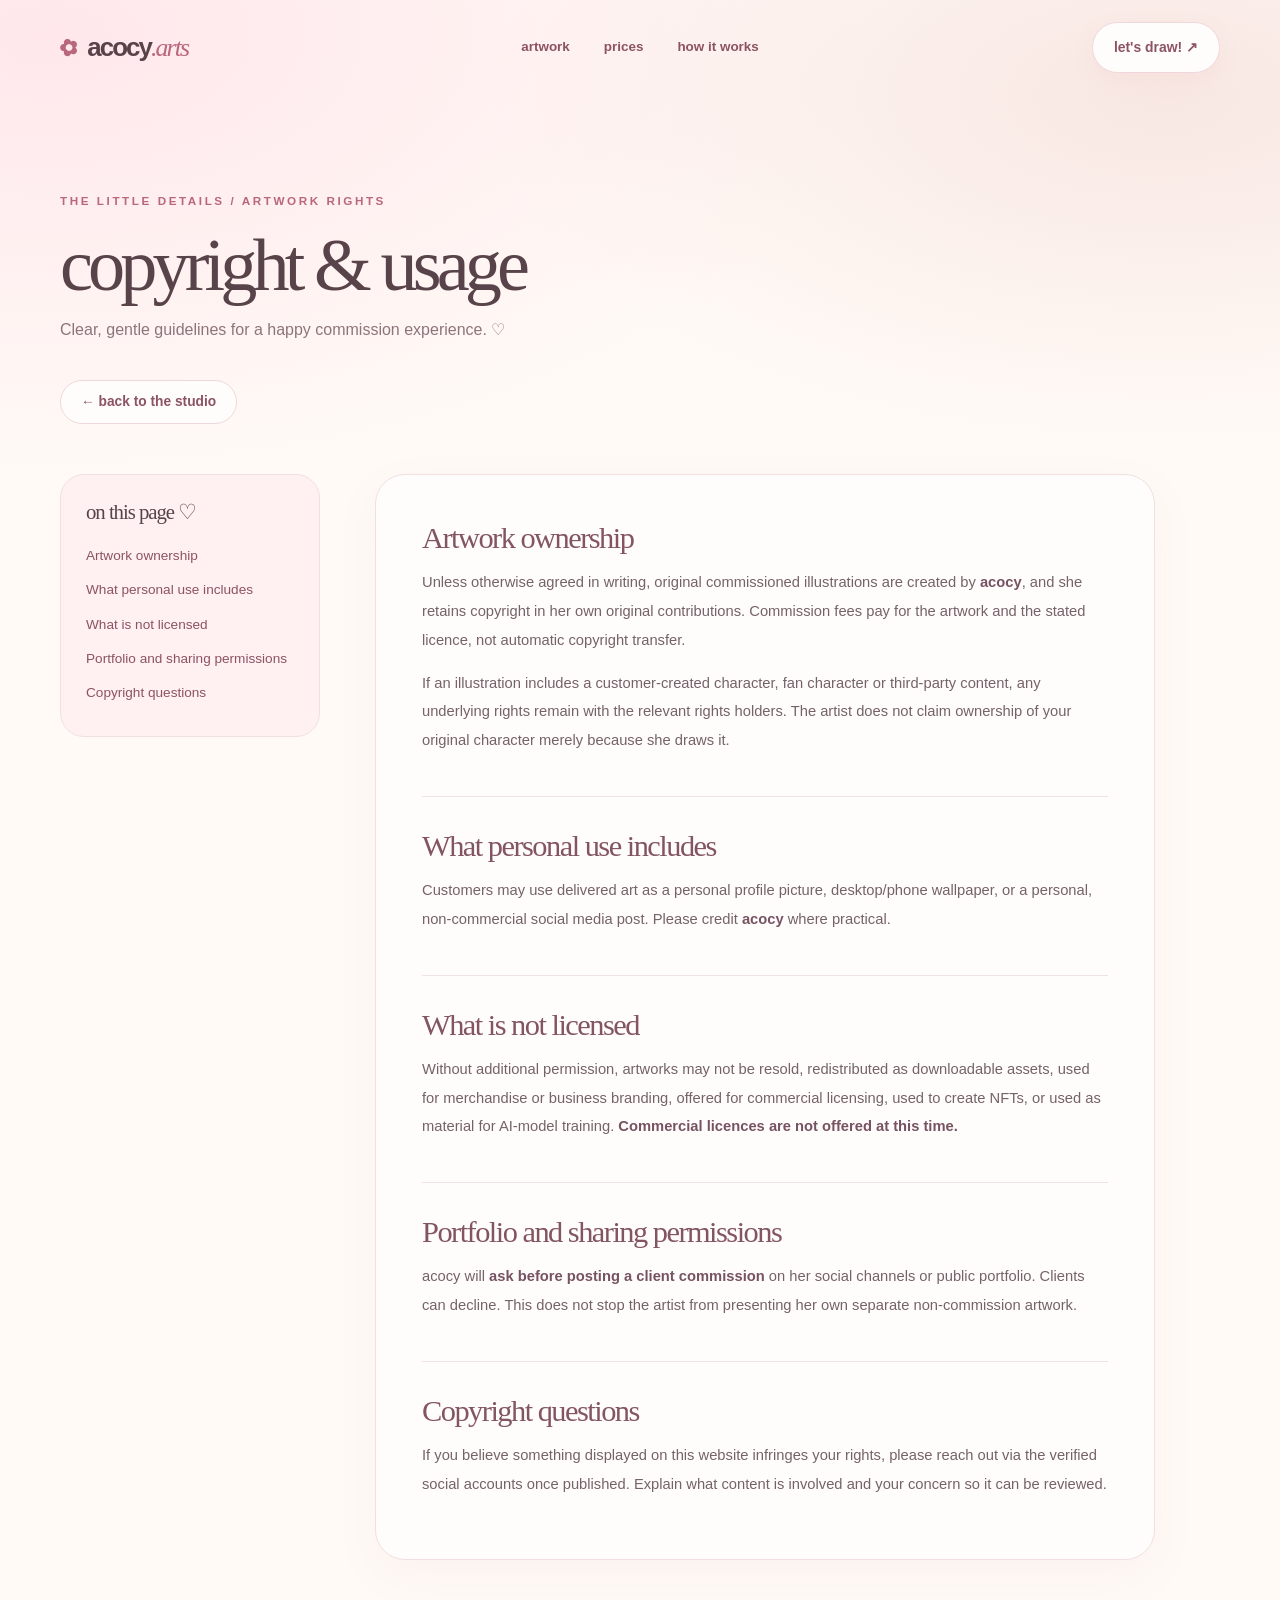
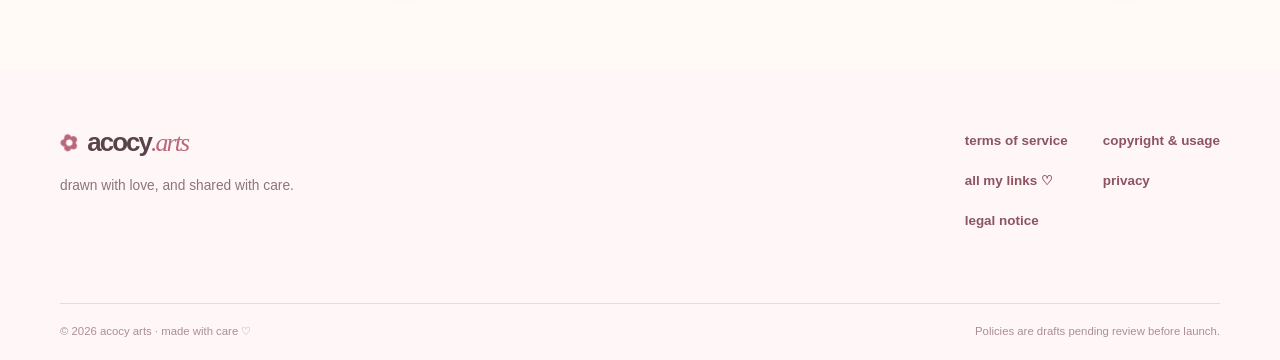
==== copyright.html @ cb263f5b "Prepare root website for GitHub Pages and remove broken favicon links" ====
<!doctype html>
<html lang="en"><head><meta charset="utf-8"><meta name="viewport" content="width=device-width,initial-scale=1"><meta name="theme-color" content="#fff7f6"><meta name="description" content="copyright &amp; usage — acocy arts"><title>copyright &amp; usage · acocy arts</title><link rel="stylesheet" href="styles.css"></head>
<body class="legal-page"><a class="skip-link" href="#main">Skip to content</a><div class="top-wash" aria-hidden="true"></div><header class="site-header"><div class="header-inner shell"><a class="logo" href="index.html" aria-label="acocy arts home"><span class="logo-flower">✿</span> acocy<span class="logo-suffix">.arts</span></a><nav class="desktop-nav" aria-label="Main navigation"><a href="index.html#work">artwork</a><a href="index.html#pricing">prices</a><a href="index.html#how">how it works</a></nav><a class="nav-cta" href="index.html#request">let's draw! ↗</a></div></header>
<main id="main"><div class="shell subhero"><span class="eyebrow">the little details / artwork rights</span><h1>copyright &amp; usage</h1><p>Clear, gentle guidelines for a happy commission experience. ♡</p><a class="legal-back" href="index.html">← back to the studio</a></div><div class="shell legal-layout"><aside class="legal-toc"><h2>on this page ♡</h2><a href="#ownership">Artwork ownership</a><a href="#permission">What personal use includes</a><a href="#not-allowed">What is not licensed</a><a href="#sharing">Portfolio and sharing permissions</a><a href="#report">Copyright questions</a></aside><article class="legal-article"><section id="ownership"><h2>Artwork ownership</h2><p>Unless otherwise agreed in writing, original commissioned illustrations are created by <strong>acocy</strong>, and she retains copyright in her own original contributions. Commission fees pay for the artwork and the stated licence, not automatic copyright transfer.</p><p>If an illustration includes a customer-created character, fan character or third-party content, any underlying rights remain with the relevant rights holders. The artist does not claim ownership of your original character merely because she draws it.</p></section><section id="permission"><h2>What personal use includes</h2><p>Customers may use delivered art as a personal profile picture, desktop/phone wallpaper, or a personal, non-commercial social media post. Please credit <strong>acocy</strong> where practical.</p></section><section id="not-allowed"><h2>What is not licensed</h2><p>Without additional permission, artworks may not be resold, redistributed as downloadable assets, used for merchandise or business branding, offered for commercial licensing, used to create NFTs, or used as material for AI-model training. <strong>Commercial licences are not offered at this time.</strong></p></section><section id="sharing"><h2>Portfolio and sharing permissions</h2><p>acocy will <strong>ask before posting a client commission</strong> on her social channels or public portfolio. Clients can decline. This does not stop the artist from presenting her own separate non-commission artwork.</p></section><section id="report"><h2>Copyright questions</h2><p>If you believe something displayed on this website infringes your rights, please reach out via the verified social accounts once published. Explain what content is involved and your concern so it can be reviewed.</p></section></article></div></main><footer class="site-footer"><div class="shell footer-main"><div><a class="logo footer-logo" href="index.html"><span class="logo-flower">✿</span> acocy<span class="logo-suffix">.arts</span></a><p>drawn with love, and shared with care.</p></div><div class="footer-links"><a href="terms.html">terms of service</a><a href="copyright.html">copyright &amp; usage</a><a href="links.html">all my links ♡</a><a href="privacy.html">privacy</a><a href="legal.html">legal notice</a></div></div><div class="shell footer-bottom"><span>© 2026 acocy arts · made with care ♡</span><span>Policies are drafts pending review before launch.</span></div></footer></body></html>
---- styles.css ----
:root{--paper:#fffaf6;--cream:#fff5ee;--blush:#fce5e6;--pink:#e89da9;--pink-light:#fff1f3;--pink-deep:#b9677a;--rose:#8c5363;--ink:#59434a;--muted:#8d747c;--line:#efd8db;--sage:#77968a;--white:#fffdfb;--radius:28px;--shadow:0 20px 55px rgba(137,79,99,.10)}
*{box-sizing:border-box}html{scroll-behavior:smooth}body{margin:0;background:var(--paper);color:var(--ink);font-family:'Trebuchet MS', 'Segoe UI',Arial,sans-serif;font-size:16px;line-height:1.65;overflow-x:hidden}a{color:inherit}button,textarea{font:inherit}button{cursor:pointer}img{max-width:100%;display:block}::selection{background:#f5cbd2;color:#734251}:focus-visible{outline:3px solid var(--pink-deep);outline-offset:3px}h1,h2,h3,p{margin-top:0}h1,h2,h3{line-height:1.12}h1,h2,h3,.summary-price{font-weight:500}h1,h2,h3,.brand-italic{font-family:Georgia,'Times New Roman',serif}h1 em,h2 em,h3 em{color:var(--pink-deep);font-weight:400}h1{font-size:clamp(3.8rem,7.3vw,7.15rem);letter-spacing:-.066em;margin:.32em 0 .25em}h2{font-size:clamp(2.55rem,4.6vw,4.45rem);letter-spacing:-.05em;margin:.2em 0}h3{font-size:1.55rem;letter-spacing:-.02em}p{color:var(--muted)}.shell{width:min(1160px,calc(100% - 64px));margin-inline:auto}.section-space{padding-top:114px;padding-bottom:114px}.eyebrow{font-size:.73rem;text-transform:uppercase;letter-spacing:.22em;color:var(--pink-deep);font-weight:800}.sr-only{position:absolute;width:1px;height:1px;padding:0;margin:-1px;overflow:hidden;clip:rect(0,0,0,0);white-space:nowrap;border:0}.skip-link{position:absolute;top:-70px;left:12px;z-index:999;background:white;padding:8px;border:2px solid var(--pink-deep)}.skip-link:focus{top:10px}.top-wash{position:absolute;top:0;left:0;right:0;height:680px;pointer-events:none;background:radial-gradient(ellipse at 4% 5%,#ffe7eb 0,transparent 48%),radial-gradient(ellipse at 91% 14%,#f8e7e2 0,transparent 42%);z-index:-1}.site-header{position:relative;z-index:20;padding:22px 0}.header-inner{display:flex;align-items:center;justify-content:space-between;gap:20px}.logo{text-decoration:none;font-size:1.62rem;line-height:1;font-weight:900;letter-spacing:-.075em;color:var(--ink);white-space:nowrap}.logo-flower{color:var(--pink-deep);font-size:1.4rem;display:inline-block;transform:rotate(-18deg);margin-right:6px}.logo-suffix{color:var(--pink-deep);font-family:Georgia,serif;font-style:italic;font-weight:500}.desktop-nav{display:flex;align-items:center;gap:34px}.desktop-nav a,.footer-links a{font-size:.84rem;font-weight:750;text-decoration:none;color:var(--rose);transition:color .2s}.desktop-nav a:hover,.footer-links a:hover{color:var(--pink-deep)}.nav-cta{background:var(--white);color:var(--rose);border:1px solid #efd7dc;padding:13px 21px;border-radius:999px;text-decoration:none;white-space:nowrap;font-size:.87rem;font-weight:800;box-shadow:0 7px 22px #d7879e14}.nav-cta:hover{background:var(--pink-light)}.hero{display:grid;grid-template-columns:1fr 1fr;align-items:center;gap:75px;min-height:700px;padding-top:42px;padding-bottom:92px}.hero-copy{max-width:540px}.hero-copy>p{font-size:1.06rem;max-width:430px;line-height:1.9;margin-bottom:32px}.hero-copy strong{color:var(--rose)}.tiny-star{color:var(--sage);font-size:1.3rem;vertical-align:middle;padding-right:8px}.squiggle{font-style:italic;color:var(--pink-deep);text-decoration:underline;text-decoration-color:#edc2ca;text-decoration-thickness:5px;text-underline-offset:9px}.hero-actions{display:flex;flex-wrap:wrap;gap:12px}.btn{border-radius:999px;text-decoration:none;display:inline-flex;align-items:center;justify-content:center;gap:26px;font-size:.89rem;font-weight:800;padding:17px 24px;border:1px solid transparent;transition:transform .2s,background .2s;line-height:1.3}.btn:hover{transform:translateY(-2px)}.btn-primary{background:#bf7c8c;color:white;box-shadow:0 12px 24px #bf7c8c35}.btn-primary:hover{background:#ab6879}.btn-light{background:var(--white);color:var(--rose);border-color:var(--line)}.hero-note{margin-top:32px;display:flex;align-items:center;flex-wrap:wrap;gap:10px;font-size:.77rem;color:var(--muted);font-weight:700}.status-dot{height:9px;width:9px;border-radius:50%;background:#8eae91;box-shadow:0 0 0 4px #c7e2cc6b}.status-dot.closed{background:var(--pink-deep);box-shadow:0 0 0 4px #f2c8d0}.note-divider{height:4px;width:4px;background:#d2a4ad;border-radius:100%;margin:0 4px}.hero-visual{position:relative;max-width:515px;justify-self:center;width:100%;padding:12px 35px 18px}.hero-image-frame{background:#f2cbd4;border:12px solid #f4d6db;transform:rotate(4deg);padding:15px 15px 38px;border-radius:45% 45% 24px 24px/20% 20% 24px 24px;box-shadow:18px 20px 2px #eed1d36b,0 25px 60px #8e53742b;position:relative;overflow:hidden}.hero-image-frame img{width:100%;max-height:490px;object-fit:cover;object-position:top center;border-radius:45% 45% 11px 11px/18% 18% 11px 11px;background:#f4e1dc;filter:saturate(.89)}.frame-credit{position:absolute;bottom:10px;left:22px;color:#98566e;font-size:.8rem;font-weight:750}.floating-note{position:absolute;left:-2%;bottom:60px;transform:rotate(-9deg);background:var(--white);padding:17px 22px;border-radius:9px;box-shadow:var(--shadow);text-align:center;color:var(--rose);font-size:.8rem}.floating-note span{display:block;letter-spacing:.1em;text-transform:uppercase;font-size:.55rem;font-weight:800;margin-bottom:4px}.floating-note strong{font-family:Georgia,serif;font-size:1rem;font-style:italic;line-height:1.2}.circle-doodle{position:absolute;font-size:3rem;color:#dfa1ae;z-index:3}.circle-one{top:-8px;right:0;transform:rotate(10deg)}.circle-two{bottom:15px;right:12px;font-size:2.3rem}.illustration-stamp{position:absolute;right:-2px;top:16%;background:#dfece6;color:#4f8473;border-radius:999px;transform:rotate(14deg);padding:10px 18px;font-size:.76rem;font-weight:900;letter-spacing:.02em}.marquee-ribbon{overflow:hidden;background:#f6dbe0;border-block:1px solid #efd0d5;transform:rotate(-1deg);padding:18px 0;color:#9f6170}.ribbon-content{min-width:max-content;white-space:nowrap;text-align:center;font-size:.85rem;text-transform:uppercase;letter-spacing:.24em;font-weight:850;word-spacing:.4em}.section-heading{margin-bottom:45px}.section-heading.centered{text-align:center;max-width:700px;margin:0 auto 46px}.section-heading p{max-width:560px;margin:0 auto;line-height:1.9}.mini-flower{font-family:'Trebuchet MS',sans-serif;color:var(--sage);font-size:2.8rem;vertical-align:top}.intro{display:grid;grid-template-columns:1fr 1fr;gap:110px;align-items:start}.intro-copy{padding-top:22px;max-width:530px}.intro-copy p{font-size:1.07rem;line-height:1.95}.intro-copy>p:first-child{color:var(--rose);font-size:1.22rem}.intro-signoff{color:var(--pink-deep);font-family:Georgia,serif;font-size:1.45rem;font-style:italic;margin-top:24px}.intro-signoff span{color:var(--sage)}.work-section{background:#fff1f0;border-block:1px solid #f9e2e2}.portfolio-grid{display:grid;grid-template-columns:1.22fr .78fr;gap:26px}.portfolio-feature{background:#eac1ca;border:12px solid white;border-radius:34px;min-height:510px;overflow:hidden;position:relative;box-shadow:var(--shadow)}.portfolio-feature img{width:100%;height:580px;object-fit:cover;object-position:top center}.image-label{position:absolute;left:21px;bottom:20px;background:#fffaf6ed;color:var(--rose);font-size:.78rem;font-weight:800;padding:10px 19px;border-radius:50px}.portfolio-side{display:grid;grid-template-rows:1fr 1fr;gap:24px}.style-note-card{position:relative;overflow:hidden;background:var(--white);border-radius:32px;padding:40px;box-shadow:0 8px 29px #b77b8912}.small-label{font-size:.69rem;color:var(--pink-deep);letter-spacing:.2em;text-transform:uppercase;font-weight:800}.style-note-card h3{font-size:2.5rem;margin:26px 0 15px;letter-spacing:-.05em}.style-note-card p{max-width:265px}.style-note-card a,.menu-aside a{font-size:.89rem;color:var(--pink-deep);font-weight:850;text-decoration:underline;text-underline-offset:6px}.card-sparkle{position:absolute;right:32px;top:15px;font-size:4rem;color:#d7e5db}.future-gallery{background:#dce9e1;border-radius:32px;padding:42px;display:flex;flex-direction:column;align-items:center;justify-content:center;text-align:center;color:#587769}.future-gallery strong{font-family:Georgia,serif;font-size:1.6rem;font-weight:500;margin:10px 0}.future-gallery p{color:#709084;margin:0}.little-bow{font-size:3rem;color:#9fb9ae}.tiny-daisies{margin-top:20px;letter-spacing:10px;color:#8aaea0}.pricing-layout{display:grid;grid-template-columns:1fr 280px;gap:26px;align-items:stretch}.pricing-table-wrap{background:white;border:1px solid #f1dcde;border-radius:29px;padding:30px 30px 23px;box-shadow:var(--shadow);min-width:0}.price-table{border-collapse:separate;border-spacing:0;width:100%;font-size:.95rem;text-align:center}.price-table th,.price-table td{padding:25px 12px;border-bottom:1px solid #f1e7e5}.price-table thead th{font-size:.79rem;color:#986576;line-height:1.3}.price-table thead span{display:block;color:#d294a0;margin-top:4px;font-size:1.35rem}.price-table th:first-child{text-align:left}.price-table tbody th{font-weight:850;color:var(--ink)}.price-table tbody td{font-family:Georgia,serif;font-size:1.5rem;font-weight:600;color:#7e5662}.price-table tr:last-child td,.price-table tr:last-child th{border:0}.render-head{background:#fff1f4;border-radius:17px 17px 0 0}.price-table tbody td:last-child{background:#fff1f4;color:#b96f84;font-weight:800}.price-table tbody tr:last-child td:last-child{border-radius:0 0 17px 17px}.pricing-footnote{font-size:.79rem;line-height:1.7;color:#9c8589;border-top:1px dashed #e8d8d9;padding-top:20px;margin:10px 0 15px}.included-list{display:flex;gap:15px;flex-wrap:wrap;font-size:.72rem;color:var(--sage);font-weight:850}.menu-aside{background:#e4ede7;border-radius:30px;padding:35px 30px 32px;position:relative;overflow:hidden;display:flex;flex-direction:column;align-items:flex-start;justify-content:flex-end}.menu-aside-sticker{position:absolute;top:21px;left:22px;background:#fffdf7;color:#799588;font-size:.67rem;font-weight:900;padding:9px 15px;border-radius:25px;transform:rotate(-8deg)}.menu-aside-illustration{font-size:8rem;color:#b1cabe;margin:auto;line-height:1}.menu-aside h3{font-size:2.15rem;line-height:1.18;margin-bottom:10px;color:#547165}.menu-aside h3 em{color:#749b8b}.menu-aside p{color:#789287;font-size:.87rem}.menu-aside a{color:#537767;margin-top:12px}.how-section{background:#fff0f1;border-block:1px solid #fae4e6}.steps-grid{display:grid;grid-template-columns:repeat(4,1fr);gap:17px}.step-card{background:var(--white);border:1px solid #f2e1e1;border-radius:27px;padding:31px 22px 26px;box-shadow:0 10px 25px #ac758014}.step-number{font-size:.76rem;font-weight:850;color:#ca9aa6}.step-icon{display:grid;place-items:center;width:73px;height:73px;border-radius:28px;background:#faeaed;color:var(--pink-deep);font-size:2.1rem;margin:24px 0}.step-card:nth-child(even) .step-icon{background:#e6efe9;color:#83a296}.step-card h3{font-size:1.6rem;margin-bottom:8px}.step-card p{font-size:.84rem;line-height:1.85;margin:0}.process-note{text-align:center;font-size:.82rem;margin:27px 0 0}.process-note strong{color:#926474}.request-panel{border-radius:42px;padding:60px;background:#f9e5e8;position:relative;overflow:hidden}.request-panel:before{content:'✿';position:absolute;right:-40px;top:-90px;color:#fff2f3;font-size:18rem;line-height:1}.request-heading{position:relative;max-width:660px;margin-bottom:40px}.request-heading h2{margin:18px 0}.request-heading p{color:#8d6c78;max-width:545px}.request-builder{display:grid;grid-template-columns:1.1fr .9fr;gap:21px;position:relative}.builder-controls,.builder-summary{background:var(--white);border-radius:29px;padding:36px;border:1px solid #f0dce0;box-shadow:0 12px 36px #a36b7612}.builder-controls fieldset{border:0;margin:0 0 27px;padding:0}.builder-controls legend,.note-label{font-weight:850;color:#775762;display:block;font-size:.9rem;margin-bottom:14px}.note-label span{color:#bba0a8;font-weight:500}.choice-group{display:flex;flex-wrap:wrap;gap:9px}.choice-pill{display:inline-flex;align-items:center;justify-content:center;gap:7px;min-height:43px;background:#fff9f8;border:1px solid #e9dadb;color:#7a626c;padding:10px 15px;border-radius:999px;font-size:.8rem;font-weight:800;transition:background .15s,border-color .15s}.choice-pill:hover{border-color:#c9909e}.choice-pill[aria-pressed="true"]{background:#bf7c8c;color:white;border-color:#bf7c8c}.builder-controls textarea{width:100%;resize:vertical;border:1px solid #ecd7d9;border-radius:19px;background:#fffaf9;min-height:114px;padding:14px 17px;outline:none;color:var(--ink);font-size:.87rem;line-height:1.65}.builder-controls textarea:focus{border-color:#c88c9b;box-shadow:0 0 0 3px #eecfd77d}.input-hint{display:block;font-size:.71rem;color:#a78a94}.summary-top{display:flex;justify-content:space-between;gap:10px;font-size:.72rem;color:#bb8393;font-weight:900;letter-spacing:.07em;text-transform:uppercase}.summary-name{margin:24px 0 4px;font-family:Georgia,serif;font-size:1.7rem;color:var(--rose)}.summary-price{font-family:Georgia,serif;font-size:4.3rem;line-height:1.1;letter-spacing:-.07em;color:#b46d83}.summary-caption{font-size:.7rem;margin:7px 0 25px;color:#9d8790}.summary-includes{border-top:1px dashed #ecd9df;padding-top:19px;margin-bottom:26px}.summary-includes p{font-size:.81rem;margin:5px 0;color:#877179}.copy-btn{width:100%;gap:14px}.copy-feedback{font-size:.82rem;color:#608c72;text-align:center;min-height:16px;margin:12px 0 0}.contact-actions{display:flex;flex-wrap:wrap;gap:8px;margin-top:10px}.contact-actions a{color:var(--rose);border:1px solid var(--line);font-weight:750;background:#fff8f8;border-radius:20px;padding:9px 12px;text-decoration:none;font-size:.8rem}.contact-hint{font-size:.73rem;text-align:center;line-height:1.7;margin:12px 0 0}.faq-list{max-width:750px;margin:auto}.faq-list details{background:white;border:1px solid #eededf;border-radius:20px;margin-bottom:12px;overflow:hidden}.faq-list summary{list-style:none;cursor:pointer;padding:23px 28px;font-weight:850;color:var(--rose);display:flex;align-items:center;justify-content:space-between;gap:14px}.faq-list summary::-webkit-details-marker{display:none}.faq-list summary:after{content:'+';font-size:1.5rem;color:#bf7c8c;line-height:1}.faq-list details[open] summary:after{content:'−'}.faq-list details p{padding:0 28px 21px;margin:0;font-size:.91rem;line-height:1.8}.goodbye-section{background:#e7eee9;overflow:hidden}.goodbye-inner{display:flex;align-items:center;justify-content:space-between;gap:30px;min-height:295px;position:relative}.goodbye-inner h2{margin:12px 0;color:#5a766b;font-size:clamp(3rem,5vw,5rem)}.goodbye-inner h2 em{color:#7ba08d}.goodbye-inner p{font-size:1rem;text-align:right;color:#789184}.goodbye-inner p strong{font-family:Georgia,serif;color:#5b7d70;font-size:1.4rem;font-style:italic}.goodbye-flower{position:absolute;left:41%;top:4%;font-size:13rem;line-height:1;color:#d4e3d9;transform:rotate(15deg);pointer-events:none}.site-footer{background:#fff7f7;padding:60px 0 20px}.footer-main{display:flex;justify-content:space-between;gap:30px;align-items:start;margin-bottom:70px}.footer-main p{font-size:.86rem;margin:15px 0}.footer-links{display:grid;grid-template-columns:repeat(2,auto);column-gap:35px;row-gap:18px}.footer-bottom{border-top:1px solid #eadadd;padding-top:18px;display:flex;align-items:center;justify-content:space-between;gap:20px;font-size:.71rem;color:#ac8e96}.legal-page .subhero{padding:92px 0 50px;position:relative}.legal-page .subhero h1{font-size:clamp(3rem,5.8vw,5.8rem);margin:.14em 0}.legal-page .subhero p{max-width:680px}.legal-layout{display:grid;grid-template-columns:260px minmax(0,780px);gap:55px;align-items:start;margin-bottom:110px}.legal-toc{background:#fff0f1;border:1px solid #f1dfe2;border-radius:24px;padding:25px;position:sticky;top:20px}.legal-toc h2{font-size:1.3rem;margin:0 0 15px}.legal-toc a{display:block;padding:6px 0;color:var(--rose);font-size:.85rem;text-decoration:none}.legal-toc a:hover{text-decoration:underline}.legal-article{background:#fffdfb;border:1px solid #f1dfe2;border-radius:30px;padding:46px;box-shadow:0 15px 43px #b9819110}.legal-article section{border-bottom:1px solid #f0e3e4;padding:0 0 27px;margin:0 0 32px;scroll-margin-top:35px}.legal-article section:last-child{border:0;padding:0;margin:0}.legal-article h2{font-size:1.9rem;margin:0 0 13px;color:#835464}.legal-article p,.legal-article li{font-size:.92rem;line-height:1.94;color:#75626a}.legal-article ul,.legal-article ol{padding-left:20px}.legal-article li{margin-bottom:7px}.legal-article strong{color:#765262}.legal-alert{background:#e9f1eb;border-radius:17px;padding:18px 20px;color:#5c786e;font-size:.83rem;margin-top:24px}.legal-alert p{margin:0;color:#5c786e}.legal-back{display:inline-block;text-decoration:none;background:var(--white);border:1px solid var(--line);border-radius:100px;padding:10px 20px;font-weight:800;color:var(--rose);font-size:.86rem;margin-top:20px}
@media(max-width:1000px){.desktop-nav{gap:16px}.hero{gap:28px}.hero h1{font-size:clamp(3.5rem,7vw,5.7rem)}.steps-grid{grid-template-columns:repeat(2,1fr)}.intro{gap:60px}.pricing-layout{grid-template-columns:1fr 230px}.menu-aside{padding:25px}.legal-layout{grid-template-columns:220px minmax(0,1fr);gap:24px}}
@media(max-width:750px){.shell{width:min(100% - 34px,600px)}.section-space{padding-block:76px}.site-header{padding:16px 0}.desktop-nav{display:none}.logo{font-size:1.38rem}.nav-cta{padding:11px 15px;font-size:.77rem}.hero{grid-template-columns:1fr;padding-top:36px;padding-bottom:80px;gap:55px;min-height:0}.hero-copy{max-width:540px}.hero h1{font-size:clamp(3.7rem,13vw,5.3rem)}.hero-copy>p{font-size:.96rem}.hero-visual{width:min(100%,450px);padding:0 36px 12px}.hero-image-frame img{max-height:415px}.floating-note{left:5px;bottom:38px}.illustration-stamp{right:2px}.intro,.portfolio-grid,.pricing-layout,.request-builder,.legal-layout{grid-template-columns:1fr}.intro{gap:0}.intro-copy{padding-top:0}.portfolio-feature img{height:520px}.portfolio-side{grid-template-columns:1fr 1fr;grid-template-rows:auto}.style-note-card,.future-gallery{padding:27px}.style-note-card h3{font-size:1.8rem}.menu-aside{min-height:255px;display:block;padding:35px}.menu-aside-illustration{position:absolute;right:30px;top:48px;font-size:7rem}.menu-aside h3{max-width:240px}.menu-aside p{max-width:300px}.request-panel{padding:28px 18px;border-radius:31px}.request-heading{padding-inline:9px}.footer-main{flex-direction:column;margin-bottom:45px}.footer-links{width:100%;grid-template-columns:repeat(2,minmax(0,1fr))}.footer-bottom{flex-direction:column;align-items:flex-start}.legal-page .subhero{padding:65px 0 28px}.legal-toc{position:static}.legal-article{padding:30px 23px}.goodbye-inner{padding:60px 0;min-height:245px}.goodbye-flower{left:47%;top:20%;font-size:8rem}}
@media(max-width:480px){.hero h1{font-size:3.58rem}.hero-actions{gap:9px}.btn{padding:14px 16px;gap:10px;font-size:.77rem}.hero-note{font-size:.67rem}.hero-visual{padding-inline:27px}.hero-image-frame{border-width:8px;padding:9px 9px 32px}.hero-image-frame img{max-height:370px}.floating-note{font-size:.7rem;padding:9px 11px}.floating-note strong{font-size:.85rem}.illustration-stamp{font-size:.62rem;padding:8px 10px}.portfolio-side{grid-template-columns:1fr}.portfolio-feature img{height:450px}.pricing-table-wrap{padding:20px 11px}.price-table th,.price-table td{padding:19px 5px}.price-table thead th{font-size:.63rem}.price-table tbody th{font-size:.77rem}.price-table tbody td{font-size:1.2rem}.included-list{gap:9px}.step-card{padding:24px 18px}.step-icon{height:54px;width:54px;font-size:1.6rem;margin:17px 0}.step-card h3{font-size:1.35rem}.step-card p{font-size:.76rem}.steps-grid{gap:10px}.builder-controls,.builder-summary{padding:25px 19px}.goodbye-inner{flex-direction:column;align-items:flex-start;gap:5px}.goodbye-inner p{text-align:left}.goodbye-flower{right:0;left:auto;top:25px}}
@media(prefers-reduced-motion:reduce){html{scroll-behavior:auto}*,*:before,*:after{transition-duration:.01ms!important;animation-duration:.01ms!important}}
/* Keep long decorative ribbon text inside the viewport on narrow screens. */
.marquee-ribbon{max-width:100%;overflow:hidden;contain:paint}
@media(max-width:750px){.marquee-ribbon{transform:none}}

/* V2 · The artist's finished transparent commission sheet. */
.hero-image-frame{background:linear-gradient(155deg,#ffe9ed,#f7d9e0 80%)}
.hero-image-frame img{object-fit:contain;object-position:top center;background:transparent;filter:none;height:490px;width:100%;border-radius:0}
.portfolio-feature{background:radial-gradient(circle at 45% 33%,#fff9f8 0,#ffe7eb 75%);display:flex;align-items:center;justify-content:center;min-height:645px}
.portfolio-image-link{width:100%;display:flex;justify-content:center;align-items:center;min-height:645px;padding:24px 24px 36px;text-decoration:none}
.portfolio-feature img{object-fit:contain;object-position:center;height:700px;max-height:none;width:auto;max-width:100%}
.portfolio-feature .image-label{pointer-events:none}
@media(max-width:750px){.portfolio-feature,.portfolio-image-link{min-height:0}.portfolio-feature img{height:auto;max-height:740px;max-width:100%}.hero-image-frame img{height:420px;max-height:none}}
@media(max-width:480px){.portfolio-image-link{padding:17px 7px 42px}.portfolio-feature img{height:auto;max-height:620px}.hero-image-frame img{height:375px;max-height:none}}
/* V2 · Dedicated soft-pink, editable links / bio page. */
.links-page{background:#fff9f7;min-height:100vh;position:relative}
.links-bg{position:fixed;inset:0;background:radial-gradient(circle at 3% 12%,#f8dbe5 0,transparent 31%),radial-gradient(circle at 94% 7%,#f8e9dc 0,transparent 27%),radial-gradient(circle at 80% 83%,#ffebef 0,transparent 39%);z-index:-1;pointer-events:none}
.links-top{padding:23px 0 7px;display:flex;justify-content:center;align-items:center}
.links-top a{text-decoration:none;color:var(--rose);font-size:.83rem;font-weight:800}
.links-wrap{width:min(100% - 32px,504px);margin:26px auto 44px;position:relative}
.links-sparkle{position:absolute;z-index:-1;color:#edb1bf;font-size:2.7rem;pointer-events:none}
.links-sparkle.one{left:-36px;top:80px;transform:rotate(-24deg)}
.links-sparkle.two{right:-26px;top:315px;color:#b2c9be;transform:rotate(15deg)}
.links-profile{text-align:center;margin:0 auto 23px}
.links-avatar-ring{width:145px;height:145px;border-radius:50%;background:linear-gradient(145deg,#ffdce3,#f6b7c5);padding:7px;margin:0 auto 19px;box-shadow:0 11px 26px #b8667d30;transform:rotate(-4deg)}
.links-avatar-ring img{background:#fff7f5;border-radius:50%;height:100%;width:100%;object-fit:cover;object-position:center 37%;border:4px solid #fff8f7}
.links-profile .eyebrow{letter-spacing:.16em;font-size:.68rem}
.links-profile h1{font-size:clamp(3.3rem,12vw,4.35rem);margin:3px 0 7px;line-height:1;color:#8b5262}
.links-profile h1 span{color:#c78199;font-style:italic}
.links-profile p{margin:0 auto;color:#997985;max-width:360px;font-size:.9rem;line-height:1.72}
.link-status{display:inline-flex;gap:8px;align-items:center;padding:9px 17px;margin-top:17px;border:1px solid #f4dbe1;border-radius:999px;background:#fffdfc;color:#956a7e;font-size:.75rem;font-weight:800}
.link-status .status-dot{width:8px;height:8px;margin:0;flex-shrink:0}
.link-status .status-dot.closed{background:#b8a9ab}
.bio-links{display:grid;gap:13px;margin:30px 0 20px}
.bio-link{min-height:88px;display:flex;align-items:center;gap:16px;text-decoration:none;border-radius:25px;padding:17px 21px;border:1px solid #edd7dc;background:#fffcfa;box-shadow:0 8px 19px #ad6e8115;transition:transform .18s,box-shadow .18s,border-color .18s}
.bio-link:hover{transform:translateY(-2px);border-color:#e8acb8;box-shadow:0 13px 23px #ad6e8124}
.bio-link.primary{background:linear-gradient(115deg,#c47f95,#b56c84);border-color:#bd7b90;color:white}
.bio-link-icon{display:grid;place-items:center;width:52px;height:52px;flex-shrink:0;border-radius:18px;background:#fae7ec;color:#ba738b;font-size:1.8rem}
.bio-link.primary .bio-link-icon{background:#ffffff35;color:white}
.bio-link-body{display:grid;gap:2px;flex:1;min-width:0}
.bio-link-body strong{font-size:1rem;color:#875d6d;line-height:1.35}
.bio-link-body small{font-size:.75rem;line-height:1.45;color:#ac8e99}
.bio-link.primary .bio-link-body strong,.bio-link.primary .bio-link-body small{color:white}
.bio-link-arrow{margin-left:auto;color:#c49aa7;font-size:1.1rem}
.bio-link.primary .bio-link-arrow{color:white}
.bio-divider{display:flex;align-items:center;gap:13px;margin:29px 4px 20px;color:#b98a9a;font-size:.72rem;font-weight:900;letter-spacing:.17em;text-transform:uppercase}
.bio-divider:before,.bio-divider:after{content:'';height:1px;background:#e8cfd8;flex:1}
.bio-empty{text-align:center;border:1px dashed #e3c7d2;background:#fffdfcc7;border-radius:19px;padding:18px 16px;color:#997c86;font-size:.83rem;line-height:1.7}
.bio-empty strong{color:#a3677f}
.bio-mini-menu{width:100%;display:block;border-radius:30px;padding:19px;border:1px solid #f0d8de;background:#fff4f4;text-decoration:none;box-shadow:0 12px 26px #b37c8b14}
.bio-mini-menu img{display:block;width:100%;max-width:300px;max-height:280px;object-fit:contain;margin:0 auto}
.bio-mini-menu span{text-align:center;display:block;font-size:.78rem;font-weight:800;color:#a46b82;margin-top:12px}
.bio-footer{text-align:center;padding:12px 0 24px;font-size:.72rem;color:#a88c97;line-height:2}
.bio-footer a{color:#8c6675;text-decoration:underline;text-underline-offset:3px;margin:0 5px}
@media(max-width:490px){.links-wrap{width:min(100% - 30px,504px);margin-top:20px}.links-avatar-ring{width:130px;height:130px}.bio-link{padding:14px 15px;min-height:80px}.bio-link-icon{width:46px;height:46px;border-radius:16px;font-size:1.5rem}.links-sparkle.one{left:0;top:64px}.links-sparkle.two{right:0;top:330px}}
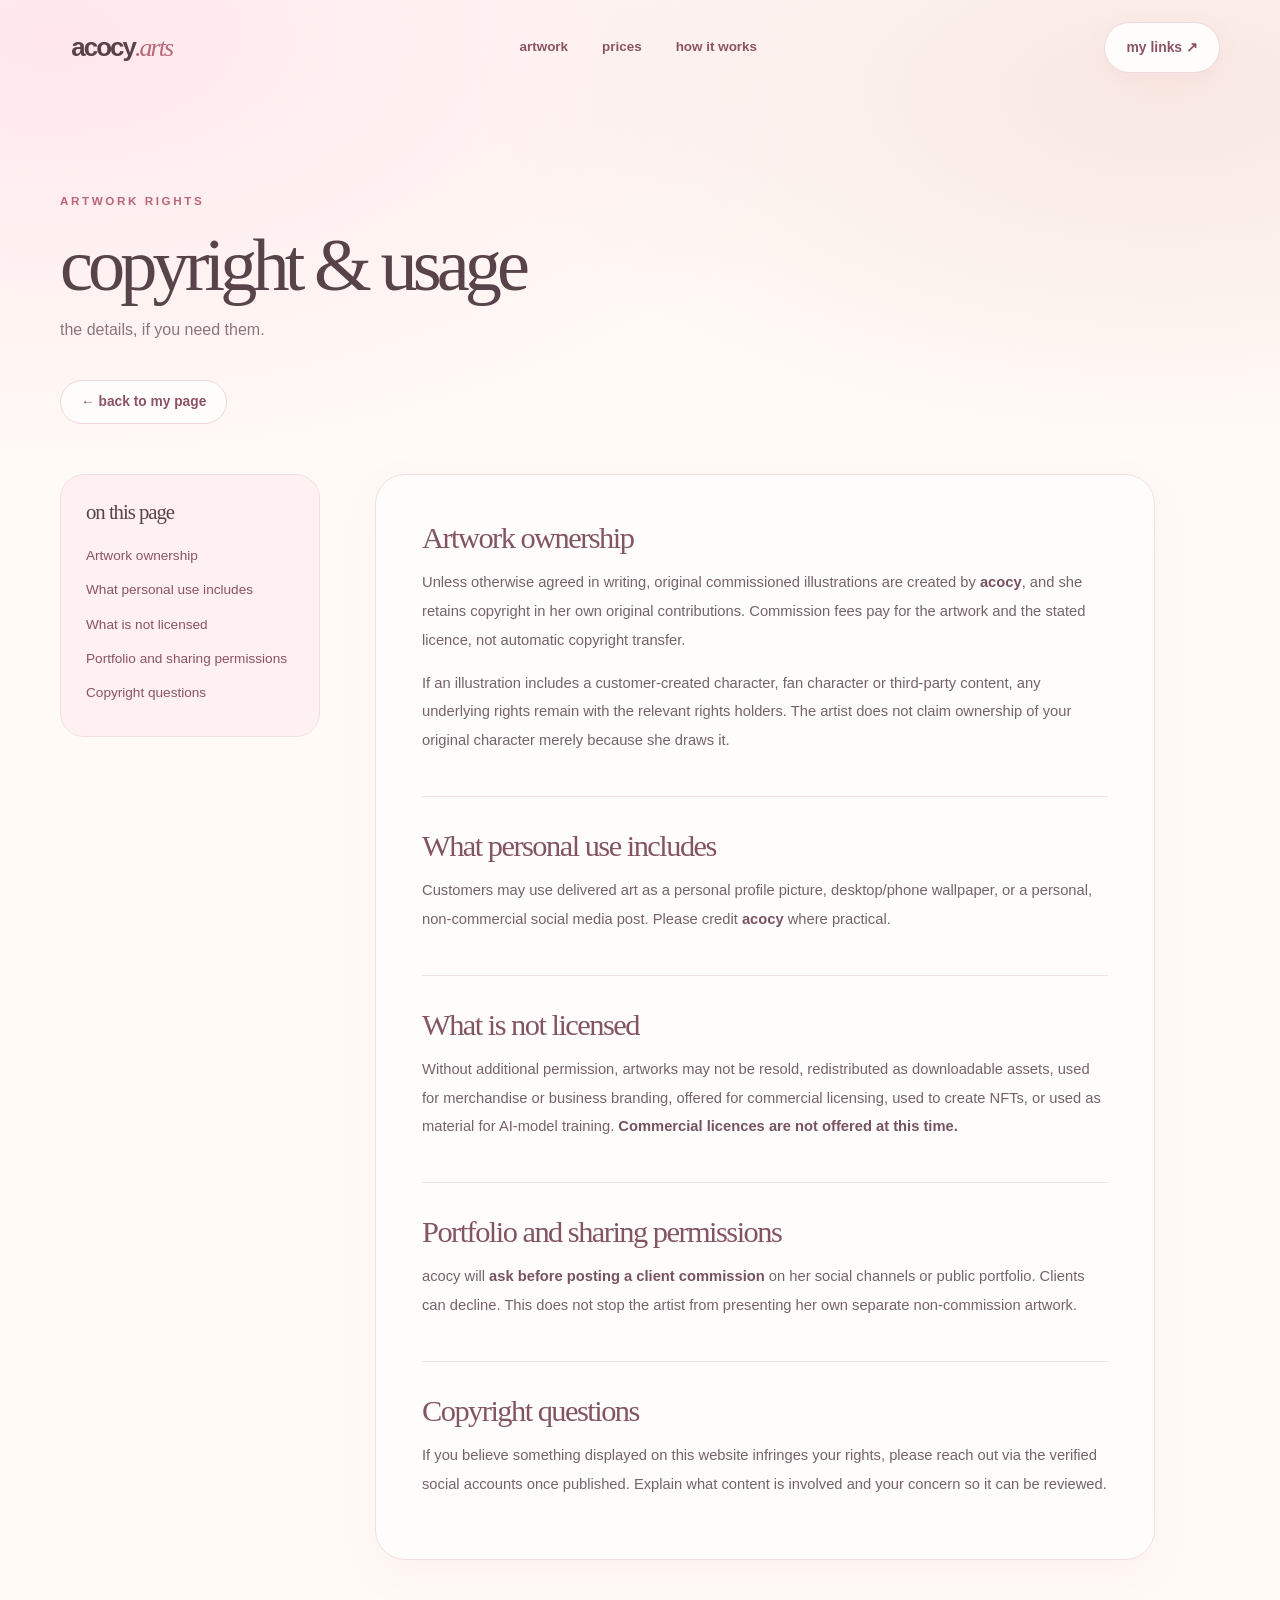
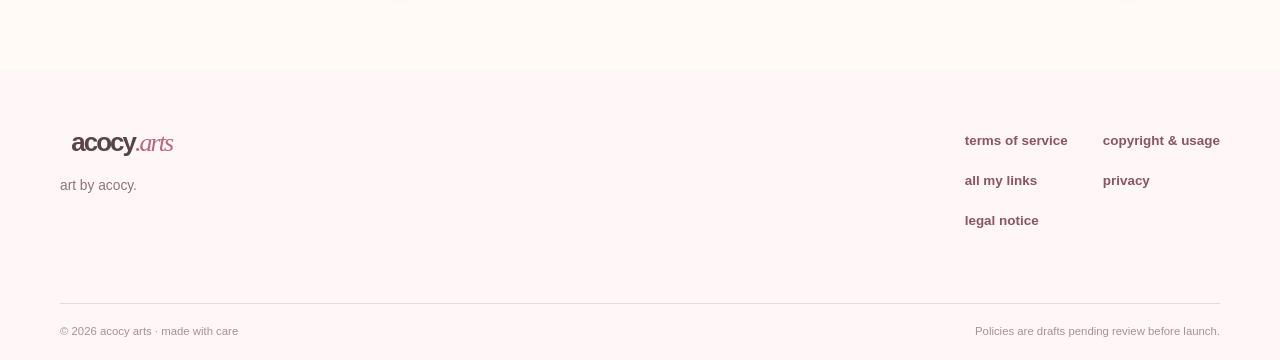
==== commit 58e55a14: "Simplify commission showcase and link page with casual first-person copy" ====
--- a/copyright.html
+++ b/copyright.html
@@ -1,4 +1,5 @@
 <!doctype html>
-<html lang="en"><head><meta charset="utf-8"><meta name="viewport" content="width=device-width,initial-scale=1"><meta name="theme-color" content="#fff7f6"><meta name="description" content="copyright &amp; usage — acocy arts"><title>copyright &amp; usage · acocy arts</title><link rel="stylesheet" href="styles.css"></head>
-<body class="legal-page"><a class="skip-link" href="#main">Skip to content</a><div class="top-wash" aria-hidden="true"></div><header class="site-header"><div class="header-inner shell"><a class="logo" href="index.html" aria-label="acocy arts home"><span class="logo-flower">✿</span> acocy<span class="logo-suffix">.arts</span></a><nav class="desktop-nav" aria-label="Main navigation"><a href="index.html#work">artwork</a><a href="index.html#pricing">prices</a><a href="index.html#how">how it works</a></nav><a class="nav-cta" href="index.html#request">let's draw! ↗</a></div></header>
-<main id="main"><div class="shell subhero"><span class="eyebrow">the little details / artwork rights</span><h1>copyright &amp; usage</h1><p>Clear, gentle guidelines for a happy commission experience. ♡</p><a class="legal-back" href="index.html">← back to the studio</a></div><div class="shell legal-layout"><aside class="legal-toc"><h2>on this page ♡</h2><a href="#ownership">Artwork ownership</a><a href="#permission">What personal use includes</a><a href="#not-allowed">What is not licensed</a><a href="#sharing">Portfolio and sharing permissions</a><a href="#report">Copyright questions</a></aside><article class="legal-article"><section id="ownership"><h2>Artwork ownership</h2><p>Unless otherwise agreed in writing, original commissioned illustrations are created by <strong>acocy</strong>, and she retains copyright in her own original contributions. Commission fees pay for the artwork and the stated licence, not automatic copyright transfer.</p><p>If an illustration includes a customer-created character, fan character or third-party content, any underlying rights remain with the relevant rights holders. The artist does not claim ownership of your original character merely because she draws it.</p></section><section id="permission"><h2>What personal use includes</h2><p>Customers may use delivered art as a personal profile picture, desktop/phone wallpaper, or a personal, non-commercial social media post. Please credit <strong>acocy</strong> where practical.</p></section><section id="not-allowed"><h2>What is not licensed</h2><p>Without additional permission, artworks may not be resold, redistributed as downloadable assets, used for merchandise or business branding, offered for commercial licensing, used to create NFTs, or used as material for AI-model training. <strong>Commercial licences are not offered at this time.</strong></p></section><section id="sharing"><h2>Portfolio and sharing permissions</h2><p>acocy will <strong>ask before posting a client commission</strong> on her social channels or public portfolio. Clients can decline. This does not stop the artist from presenting her own separate non-commission artwork.</p></section><section id="report"><h2>Copyright questions</h2><p>If you believe something displayed on this website infringes your rights, please reach out via the verified social accounts once published. Explain what content is involved and your concern so it can be reviewed.</p></section></article></div></main><footer class="site-footer"><div class="shell footer-main"><div><a class="logo footer-logo" href="index.html"><span class="logo-flower">✿</span> acocy<span class="logo-suffix">.arts</span></a><p>drawn with love, and shared with care.</p></div><div class="footer-links"><a href="terms.html">terms of service</a><a href="copyright.html">copyright &amp; usage</a><a href="links.html">all my links ♡</a><a href="privacy.html">privacy</a><a href="legal.html">legal notice</a></div></div><div class="shell footer-bottom"><span>© 2026 acocy arts · made with care ♡</span><span>Policies are drafts pending review before launch.</span></div></footer></body></html>+<html lang="en"><head><meta charset="utf-8"><meta name="viewport" content="width=device-width,initial-scale=1"><meta name="theme-color" content="#fff7f6"><meta name="description" content="copyright &amp; usage — acocy arts"><title>copyright &amp; usage · acocy arts</title><link rel="stylesheet" href="styles.css"><link rel="icon" href="assets/favicon.png" type="image/png">
+</head>
+<body class="legal-page"><a class="skip-link" href="#main">Skip to content</a><div class="top-wash" aria-hidden="true"></div><header class="site-header"><div class="header-inner shell"><a class="logo" href="index.html" aria-label="acocy arts home"><span class="logo-flower"></span> acocy<span class="logo-suffix">.arts</span></a><nav class="desktop-nav" aria-label="Main navigation"><a href="index.html#prices">artwork</a><a href="index.html#prices">prices</a><a href="terms.html#process">how it works</a></nav><a class="nav-cta" href="links.html">my links ↗</a></div></header>
+<main id="main"><div class="shell subhero"><span class="eyebrow"> artwork rights</span><h1>copyright &amp; usage</h1><p>the details, if you need them. </p><a class="legal-back" href="index.html">← back to my page</a></div><div class="shell legal-layout"><aside class="legal-toc"><h2>on this page </h2><a href="#ownership">Artwork ownership</a><a href="#permission">What personal use includes</a><a href="#not-allowed">What is not licensed</a><a href="#sharing">Portfolio and sharing permissions</a><a href="#report">Copyright questions</a></aside><article class="legal-article"><section id="ownership"><h2>Artwork ownership</h2><p>Unless otherwise agreed in writing, original commissioned illustrations are created by <strong>acocy</strong>, and she retains copyright in her own original contributions. Commission fees pay for the artwork and the stated licence, not automatic copyright transfer.</p><p>If an illustration includes a customer-created character, fan character or third-party content, any underlying rights remain with the relevant rights holders. The artist does not claim ownership of your original character merely because she draws it.</p></section><section id="permission"><h2>What personal use includes</h2><p>Customers may use delivered art as a personal profile picture, desktop/phone wallpaper, or a personal, non-commercial social media post. Please credit <strong>acocy</strong> where practical.</p></section><section id="not-allowed"><h2>What is not licensed</h2><p>Without additional permission, artworks may not be resold, redistributed as downloadable assets, used for merchandise or business branding, offered for commercial licensing, used to create NFTs, or used as material for AI-model training. <strong>Commercial licences are not offered at this time.</strong></p></section><section id="sharing"><h2>Portfolio and sharing permissions</h2><p>acocy will <strong>ask before posting a client commission</strong> on her social channels or public portfolio. Clients can decline. This does not stop the artist from presenting her own separate non-commission artwork.</p></section><section id="report"><h2>Copyright questions</h2><p>If you believe something displayed on this website infringes your rights, please reach out via the verified social accounts once published. Explain what content is involved and your concern so it can be reviewed.</p></section></article></div></main><footer class="site-footer"><div class="shell footer-main"><div><a class="logo footer-logo" href="index.html"><span class="logo-flower"></span> acocy<span class="logo-suffix">.arts</span></a><p>art by acocy.</p></div><div class="footer-links"><a href="terms.html">terms of service</a><a href="copyright.html">copyright &amp; usage</a><a href="links.html">all my links </a><a href="privacy.html">privacy</a><a href="legal.html">legal notice</a></div></div><div class="shell footer-bottom"><span>© 2026 acocy arts · made with care </span><span>Policies are drafts pending review before launch.</span></div></footer></body></html>
